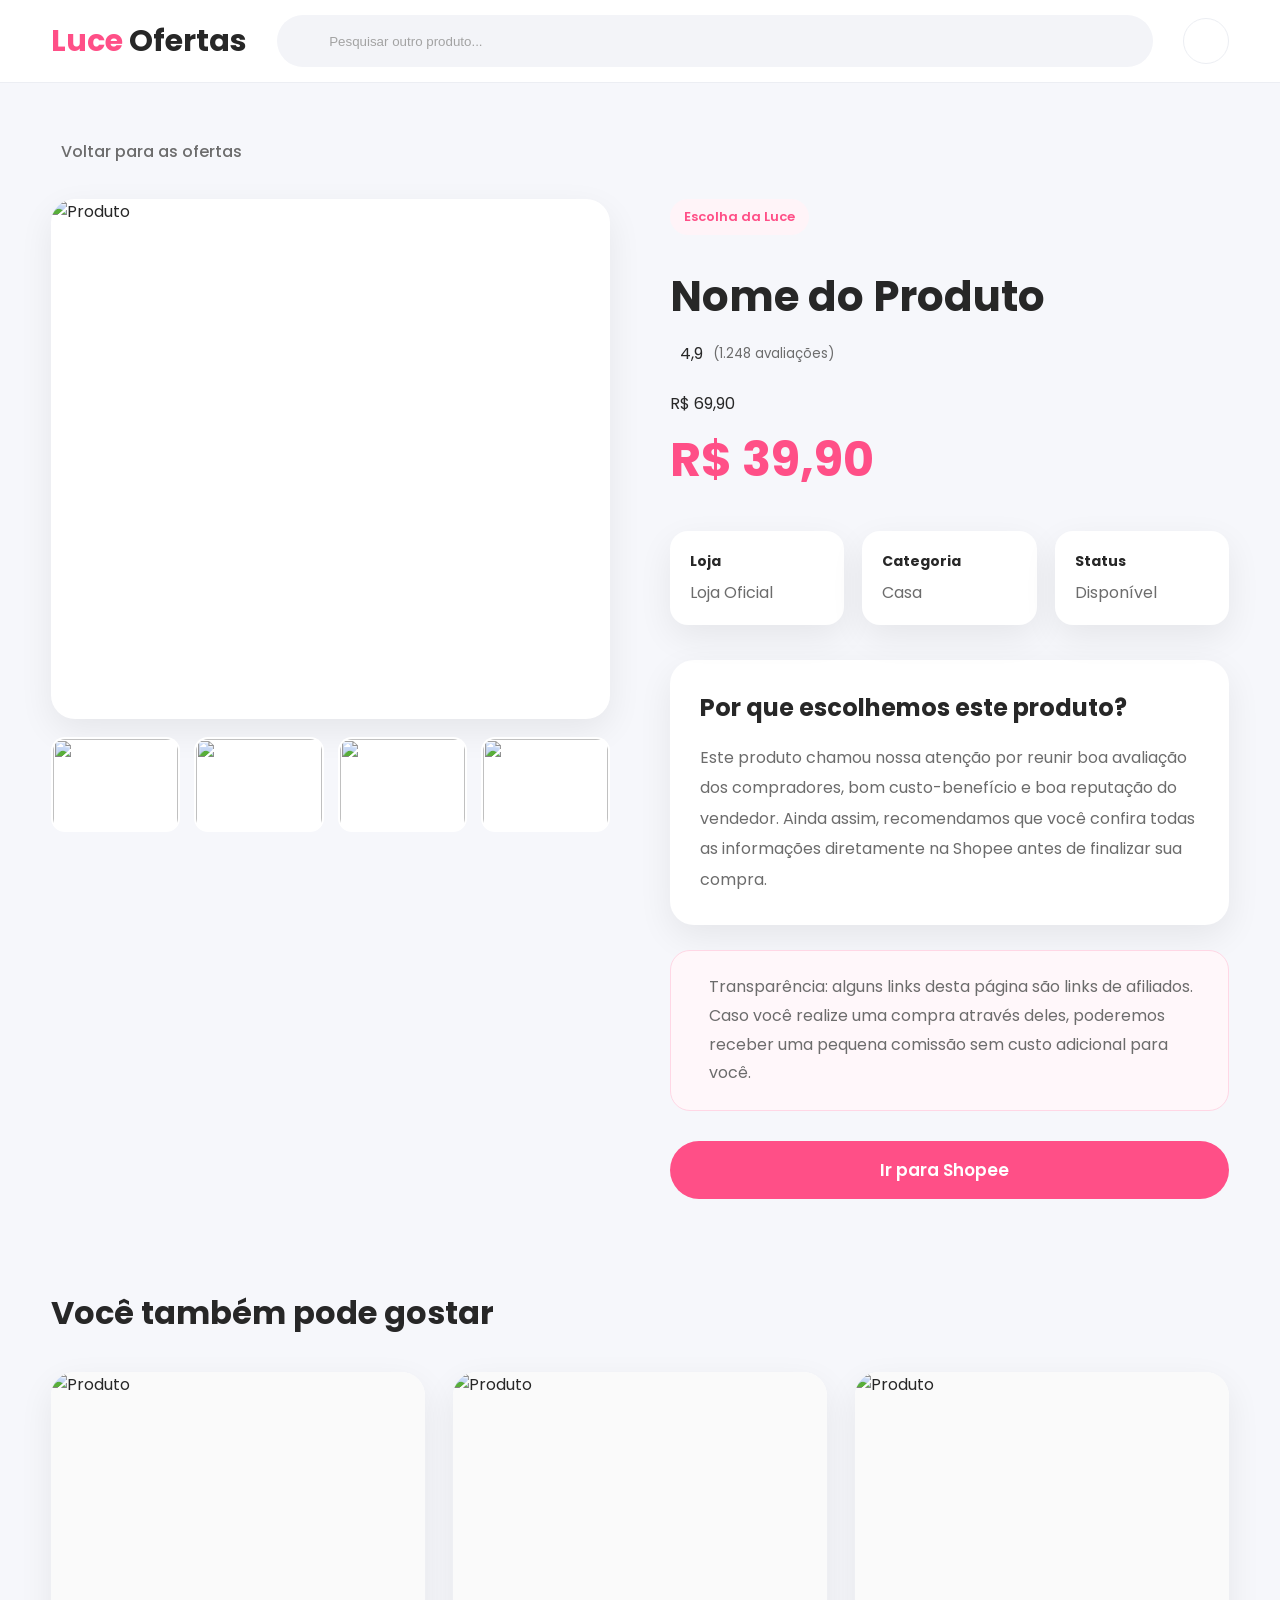
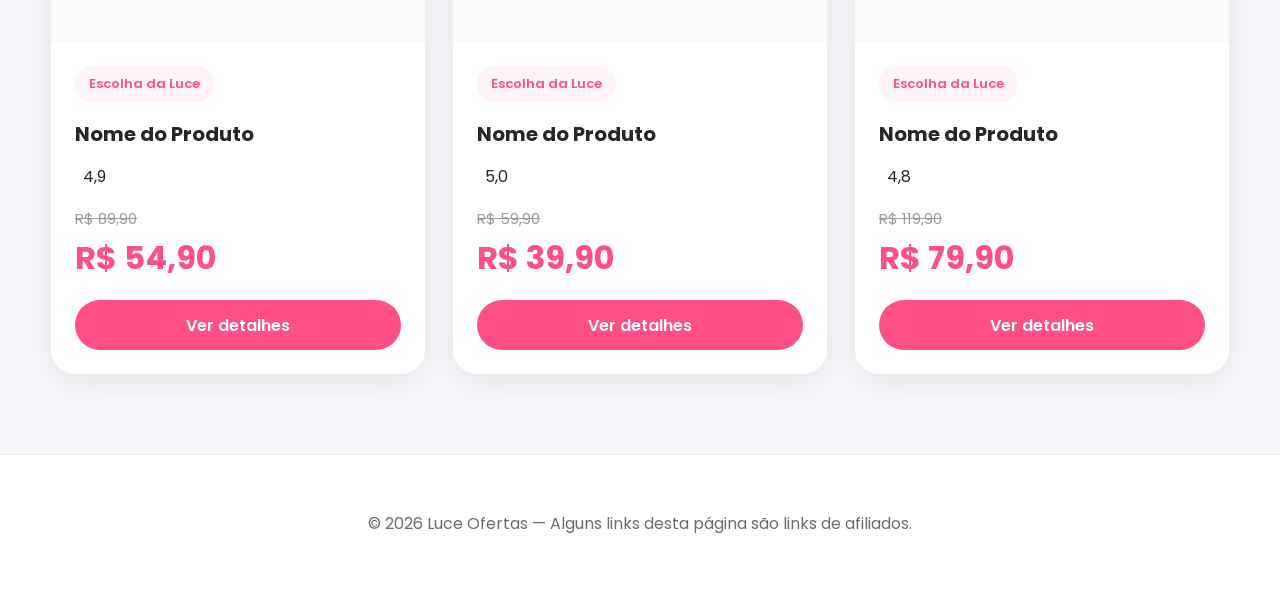
==== produto.html @ ac114f84 "luce 3.0" ====
<!DOCTYPE html>
<html lang="pt-BR">

<head>

    <meta charset="UTF-8">

    <meta name="viewport" content="width=device-width, initial-scale=1.0">

    <title>Produto | Luce Ofertas</title>

    <link rel="stylesheet" href="style.css">

    <link rel="preconnect" href="https://fonts.googleapis.com">

    <link rel="preconnect" href="https://fonts.gstatic.com" crossorigin>

    <link href="https://fonts.googleapis.com/css2?family=Poppins:wght@300;400;500;600;700;800&display=swap" rel="stylesheet">

    <script src="https://unpkg.com/lucide@latest"></script>

</head>

<body>

<header>

    <div class="container header">

        <a href="index.html" class="logo">

            <span class="logo-rosa">Luce</span>

            <span class="logo-preto">Ofertas</span>

        </a>

        <div class="pesquisa">

            <i data-lucide="search"></i>

            <input
                type="text"
                placeholder="Pesquisar outro produto..."
            >

        </div>

        <div class="acoes">

            <button class="botao-icone">

                <i data-lucide="heart"></i>

            </button>

        </div>

    </div>

</header>

<section class="pagina-produto">

    <div class="container">

        <a href="index.html" class="voltar">

            <i data-lucide="arrow-left"></i>

            Voltar para as ofertas

        </a>

        <div class="produto-detalhes">

            <div class="galeria-produto">

                <div class="imagem-principal">

                    <img src="imagens/produto1.jpg" alt="Produto">

                </div>

                <div class="miniaturas">

                    <img src="imagens/produto1.jpg" alt="">

                    <img src="imagens/produto1.jpg" alt="">

                    <img src="imagens/produto1.jpg" alt="">

                    <img src="imagens/produto1.jpg" alt="">

                </div>

            </div>

            <div class="informacoes-produto">

                <span class="selo">

                    Escolha da Luce

                </span>

                <h1>

                    Nome do Produto

                </h1>

                <div class="avaliacao-produto">

                    <i data-lucide="star"></i>

                    <span>4,9</span>

                    <small>(1.248 avaliações)</small>

                </div>

                <div class="precos-produto">

                    <span class="preco-antigo">

                        R$ 69,90

                    </span>

                    <span class="preco-atual">

                        R$ 39,90

                    </span>

                </div>

                <div class="dados-produto">

                    <div>

                        <strong>Loja</strong>

                        <span>Loja Oficial</span>

                    </div>

                    <div>

                        <strong>Categoria</strong>

                        <span>Casa</span>

                    </div>

                    <div>

                        <strong>Status</strong>

                        <span>Disponível</span>

                    </div>

                </div>

                                <div class="motivo-luce">

                    <h2>

                        Por que escolhemos este produto?

                    </h2>

                    <p>

                        Este produto chamou nossa atenção por reunir
                        boa avaliação dos compradores, bom custo-benefício
                        e boa reputação do vendedor. Ainda assim,
                        recomendamos que você confira todas as informações
                        diretamente na Shopee antes de finalizar sua compra.

                    </p>

                </div>

                <div class="transparencia-produto">

                    <i data-lucide="shield-check"></i>

                    <p>

                        Transparência: alguns links desta página são links
                        de afiliados. Caso você realize uma compra através
                        deles, poderemos receber uma pequena comissão sem
                        custo adicional para você.

                    </p>

                </div>

                <a href="#" class="btn-shopee">

                    Ir para Shopee

                    <i data-lucide="arrow-right"></i>

                </a>

            </div>

        </div>

    </div>

</section>

<section class="produtos-relacionados">

    <div class="container">

        <div class="topo-secao">

            <h2>

                Você também pode gostar

            </h2>

        </div>

        <div class="grid-produtos">

            <article class="produto">

                <div class="produto-imagem">

                    <img src="imagens/produto2.jpg" alt="Produto">

                </div>

                <div class="produto-info">

                    <span class="selo">

                        Escolha da Luce

                    </span>

                    <h3>

                        Nome do Produto

                    </h3>

                    <div class="nota">

                        <i data-lucide="star"></i>

                        <span>4,9</span>

                    </div>

                    <div class="precos">

                        <span class="antigo">

                            R$ 89,90

                        </span>

                        <span class="atual">

                            R$ 54,90

                        </span>

                    </div>

                    <a href="#" class="btn-produto">

                        Ver detalhes

                    </a>

                </div>

            </article>

            <article class="produto">

                <div class="produto-imagem">

                    <img src="imagens/produto3.jpg" alt="Produto">

                </div>

                <div class="produto-info">

                    <span class="selo">

                        Escolha da Luce

                    </span>

                    <h3>

                        Nome do Produto

                    </h3>

                    <div class="nota">

                        <i data-lucide="star"></i>

                        <span>5,0</span>

                    </div>

                    <div class="precos">

                        <span class="antigo">

                            R$ 59,90

                        </span>

                        <span class="atual">

                            R$ 39,90

                        </span>

                    </div>

                    <a href="#" class="btn-produto">

                        Ver detalhes

                    </a>

                </div>

            </article>

            <article class="produto">

                <div class="produto-imagem">

                    <img src="imagens/produto4.jpg" alt="Produto">

                </div>

                <div class="produto-info">

                    <span class="selo">

                        Escolha da Luce

                    </span>

                    <h3>

                        Nome do Produto

                    </h3>

                    <div class="nota">

                        <i data-lucide="star"></i>

                        <span>4,8</span>

                    </div>

                    <div class="precos">

                        <span class="antigo">

                            R$ 119,90

                        </span>

                        <span class="atual">

                            R$ 79,90

                        </span>

                    </div>

                    <a href="#" class="btn-produto">

                        Ver detalhes

                    </a>

                </div>

            </article>

        </div>

    </div>

</section>

<footer>

    <div class="container footer">

        <p>

            © 2026 Luce Ofertas — Alguns links desta página são links de afiliados.

        </p>

    </div>

</footer>

<script>

    lucide.createIcons();

</script>

</body>

</html>
---- style.css ----
/* ===================================================
   RESET
=================================================== */

*{
    margin:0;
    padding:0;
    box-sizing:border-box;
}

:root{

    --rosa:#ff4f87;
    --rosa-hover:#ff2d72;
    --rosa-claro:#fff4f8;

    --branco:#ffffff;

    --cinza:#f6f7fb;
    --cinza2:#eceef3;

    --texto:#272727;
    --texto2:#6c6c6c;

    --sombra:0 12px 35px rgba(0,0,0,.07);

    --borda:18px;

}

html{

    scroll-behavior:smooth;

}

body{

    background:var(--cinza);

    color:var(--texto);

    font-family:'Poppins',sans-serif;

}

img{

    width:100%;

    display:block;

}

a{

    text-decoration:none;

}

button{

    font-family:'Poppins',sans-serif;

    cursor:pointer;

}

.container{

    width:min(1220px,92%);

    margin:auto;

}

/* ===================================================
   HEADER
=================================================== */

header{

    background:var(--branco);

    border-bottom:1px solid var(--cinza2);

    position:sticky;

    top:0;

    z-index:999;

}

.header{

    height:82px;

    display:flex;

    align-items:center;

    justify-content:space-between;

    gap:30px;

}

.logo{

    display:flex;

    align-items:center;

    gap:6px;

    font-size:30px;

    font-weight:700;

}

.logo-rosa{

    color:var(--rosa);

}

.logo-preto{

    color:var(--texto);

}

.pesquisa{

    flex:1;

    position:relative;

}

.pesquisa svg{

    position:absolute;

    left:18px;

    top:50%;

    transform:translateY(-50%);

    width:19px;

    height:19px;

    color:#999;

}

.pesquisa input{

    width:100%;

    height:52px;

    border:none;

    outline:none;

    background:#f3f4f8;

    border-radius:50px;

    padding-left:52px;

    padding-right:20px;

    transition:.25s;

}

.pesquisa input:focus{

    background:white;

    box-shadow:0 0 0 3px rgba(255,79,135,.18);

}

.acoes{

    display:flex;

    gap:12px;

}

.botao-icone{

    width:46px;

    height:46px;

    border:none;

    border-radius:50%;

    background:white;

    border:1px solid var(--cinza2);

    display:flex;

    justify-content:center;

    align-items:center;

    transition:.25s;

}

.botao-icone:hover{

    background:var(--rosa);

    color:white;

}

.botao-icone svg{

    width:20px;

    height:20px;

}

/* ===================================================
   TRANSPARÊNCIA
=================================================== */

.transparencia{

    background:white;

    border-bottom:1px solid var(--cinza2);

}

.transparencia-grid{

    display:flex;

    justify-content:center;

    gap:45px;

    padding:18px 0;

    flex-wrap:wrap;

}

.item-transparencia{

    display:flex;

    align-items:center;

    gap:10px;

    color:var(--texto2);

    font-size:14px;

}

.item-transparencia svg{

    width:20px;

    height:20px;

    color:var(--rosa);

}

/* ===================================================
   CATEGORIAS
=================================================== */

.categorias{

    background:white;

}

.categorias-grid{

    display:flex;

    gap:14px;

    overflow:auto;

    padding:22px 0;

}

.categorias-grid::-webkit-scrollbar{

    display:none;

}

.categorias button{

    display:flex;

    align-items:center;

    gap:10px;

    border:none;

    background:#fafafa;

    padding:13px 22px;

    border-radius:999px;

    transition:.25s;

    white-space:nowrap;

    font-size:15px;

}

.categorias button svg{

    width:18px;

    height:18px;

    color:var(--rosa);

}

.categorias button:hover{

    background:var(--rosa);

    color:white;

}

.categorias button:hover svg{

    color:white;

}

/* ===================================================
   BANNER
=================================================== */

.banner{

    padding:70px 0;

}

.banner-grid{

    display:grid;

    grid-template-columns:1.3fr .7fr;

    gap:40px;

    align-items:center;

}

.mini{

    display:inline-block;

    color:var(--rosa);

    font-size:13px;

    font-weight:700;

    letter-spacing:2px;

    margin-bottom:18px;

}

.banner h1{

    font-size:54px;

    line-height:1.15;

    margin-bottom:22px;

}

.banner p{

    font-size:18px;

    color:var(--texto2);

    line-height:1.9;

    max-width:620px;

}

.botoes-banner{

    display:flex;

    gap:15px;

    margin-top:35px;

}

.botao-principal{

    background:var(--rosa);

    color:white;

    padding:16px 28px;

    border-radius:999px;

    font-weight:600;

    transition:.25s;

}

.botao-principal:hover{

    background:var(--rosa-hover);

}

.botao-secundario{

    background:white;

    color:var(--texto);

    border:1px solid var(--cinza2);

    padding:16px 28px;

    border-radius:999px;

    transition:.25s;

}

.botao-secundario:hover{

    border-color:var(--rosa);

    color:var(--rosa);

}

.banner-card{

    background:white;

    border-radius:24px;

    padding:35px;

    box-shadow:var(--sombra);

}

.titulo-card{

    display:flex;

    align-items:center;

    gap:10px;

    color:var(--rosa);

    font-weight:600;

    margin-bottom:18px;

}

.titulo-card svg{

    width:22px;

    height:22px;

}

.banner-card h3{

    font-size:26px;

    line-height:1.35;

    margin-bottom:16px;

}

.banner-card p{

    color:var(--texto2);

    line-height:1.8;

}

/* ===================================================
   ESCOLHA DA LUCE
=================================================== */

.escolha{

    padding:10px 0 70px;

}

.titulo-centro{

    text-align:center;

    margin-bottom:45px;

}

.titulo-centro h2{

    font-size:38px;

    margin-bottom:15px;

}

.titulo-centro p{

    color:var(--texto2);

    max-width:650px;

    margin:auto;

    line-height:1.8;

}

.cards-escolha{

    display:grid;

    grid-template-columns:repeat(4,1fr);

    gap:22px;

}

.card-escolha{

    background:white;

    border-radius:22px;

    padding:35px;

    text-align:center;

    box-shadow:var(--sombra);

    transition:.25s;

}

.card-escolha:hover{

    transform:translateY(-8px);

}

.card-escolha svg{

    width:42px;

    height:42px;

    color:var(--rosa);

    margin-bottom:18px;

}

.card-escolha h3{

    margin-bottom:12px;

}

.card-escolha p{

    color:var(--texto2);

    line-height:1.7;

}

/* ===================================================
   PRODUTOS
=================================================== */

.produtos{

    padding-bottom:80px;

}

.topo-secao{

    display:flex;

    justify-content:space-between;

    align-items:center;

    margin-bottom:30px;

}

.topo-secao h2{

    font-size:34px;

}

.topo-secao a{

    color:var(--rosa);

    font-weight:600;

}

.grid-produtos{

    display:grid;

    grid-template-columns:repeat(3,1fr);

    gap:28px;

}

.produto{

    background:white;

    border-radius:24px;

    overflow:hidden;

    box-shadow:var(--sombra);

    transition:.30s;

}

.produto:hover{

    transform:translateY(-8px);

}

.produto-imagem{

    position:relative;

    background:#fafafa;

}

.produto-imagem img{

    height:270px;

    object-fit:cover;

}

.favorito{

    position:absolute;

    top:16px;

    right:16px;

    width:44px;

    height:44px;

    border:none;

    border-radius:50%;

    background:white;

    display:flex;

    justify-content:center;

    align-items:center;

    box-shadow:0 10px 25px rgba(0,0,0,.08);

}

.favorito svg{

    width:18px;

    height:18px;

    color:var(--rosa);

}

.produto-info{

    padding:24px;

}

.selo{

    display:inline-block;

    padding:8px 14px;

    border-radius:999px;

    background:var(--rosa-claro);

    color:var(--rosa);

    font-size:13px;

    font-weight:600;

    margin-bottom:18px;

}

.produto-info h3{

    font-size:20px;

    line-height:1.4;

    margin-bottom:16px;

}

.nota{

    display:flex;

    align-items:center;

    gap:8px;

    margin-bottom:18px;

}

.nota svg{

    width:18px;

    height:18px;

    color:#ffb400;

    fill:#ffb400;

}

.precos{

    display:flex;

    flex-direction:column;

    gap:4px;

    margin-bottom:18px;

}

.antigo{

    text-decoration:line-through;

    color:#9b9b9b;

    font-size:15px;

}

.atual{

    font-size:32px;

    font-weight:700;

    color:var(--rosa);

}

.loja{

    display:block;

    color:var(--texto2);

    margin-bottom:22px;

}

.btn-produto{

    display:flex;

    justify-content:center;

    align-items:center;

    height:50px;

    background:var(--rosa);

    color:white;

    border-radius:999px;

    font-weight:600;

    transition:.25s;

}

.btn-produto:hover{

    background:var(--rosa-hover);

}

/* ===================================================
   FOOTER
=================================================== */

footer{

    background:white;

    border-top:1px solid var(--cinza2);

}

.footer{

    padding:45px 0;

    text-align:center;

}

.footer p{

    color:var(--texto2);

    line-height:1.8;

    max-width:760px;

    margin:10px auto;

}

/* ===================================================
   RESPONSIVO
=================================================== */

@media(max-width:1000px){

    .banner-grid{

        grid-template-columns:1fr;

    }

    .cards-escolha{

        grid-template-columns:repeat(2,1fr);

    }

    .grid-produtos{

        grid-template-columns:repeat(2,1fr);

    }

}

@media(max-width:768px){

    .header{

        flex-wrap:wrap;

        height:auto;

        padding:20px 0;

    }

    .logo{

        width:100%;

        justify-content:center;

    }

    .pesquisa{

        width:100%;

    }

    .banner h1{

        font-size:38px;

    }

    .botoes-banner{

        flex-direction:column;

    }

    .cards-escolha{

        grid-template-columns:1fr;

    }

    .grid-produtos{

        grid-template-columns:1fr;

    }

}

/* ===================================================
   PÁGINA DO PRODUTO
=================================================== */

.pagina-produto{

    padding:50px 0 70px;

}

.voltar{

    display:inline-flex;

    align-items:center;

    gap:10px;

    color:var(--texto2);

    margin-bottom:35px;

    font-weight:500;

    transition:.25s;

}

.voltar:hover{

    color:var(--rosa);

}

.voltar svg{

    width:18px;

    height:18px;

}

.produto-detalhes{

    display:grid;

    grid-template-columns:1fr 1fr;

    gap:60px;

    align-items:flex-start;

}

.galeria-produto{

    position:sticky;

    top:120px;

}

.imagem-principal{

    background:white;

    border-radius:24px;

    overflow:hidden;

    box-shadow:var(--sombra);

}

.imagem-principal img{

    width:100%;

    height:520px;

    object-fit:cover;

}

.miniaturas{

    display:grid;

    grid-template-columns:repeat(4,1fr);

    gap:14px;

    margin-top:18px;

}

.miniaturas img{

    background:white;

    border-radius:14px;

    cursor:pointer;

    border:2px solid transparent;

    transition:.25s;

    height:95px;

    object-fit:cover;

}

.miniaturas img:hover{

    border-color:var(--rosa);

}

.informacoes-produto h1{

    font-size:42px;

    line-height:1.25;

    margin:18px 0;

}

.avaliacao-produto{

    display:flex;

    align-items:center;

    gap:10px;

    margin-bottom:25px;

}

.avaliacao-produto svg{

    width:20px;

    height:20px;

    color:#ffb400;

    fill:#ffb400;

}

.avaliacao-produto small{

    color:var(--texto2);

}

.precos-produto{

    display:flex;

    flex-direction:column;

    gap:8px;

    margin-bottom:35px;

}

.preco-atual{

    font-size:48px;

    font-weight:700;

    color:var(--rosa);

}

.dados-produto{

    display:grid;

    grid-template-columns:repeat(3,1fr);

    gap:18px;

    margin-bottom:35px;

}

.dados-produto div{

    background:white;

    border-radius:18px;

    padding:20px;

    box-shadow:var(--sombra);

}

.dados-produto strong{

    display:block;

    margin-bottom:8px;

    font-size:14px;

}

.dados-produto span{

    color:var(--texto2);

}

.motivo-luce{

    background:white;

    border-radius:24px;

    padding:30px;

    margin-bottom:25px;

    box-shadow:var(--sombra);

}

.motivo-luce h2{

    margin-bottom:18px;

    font-size:24px;

}

.motivo-luce p{

    color:var(--texto2);

    line-height:1.9;

}

.transparencia-produto{

    display:flex;

    gap:16px;

    align-items:flex-start;

    background:#fff7fa;

    border:1px solid #ffd7e5;

    border-radius:20px;

    padding:22px;

    margin-bottom:30px;

}

.transparencia-produto svg{

    width:24px;

    height:24px;

    color:var(--rosa);

    flex-shrink:0;

}

.transparencia-produto p{

    color:var(--texto2);

    line-height:1.8;

}

.btn-shopee{

    width:100%;

    height:58px;

    background:var(--rosa);

    color:white;

    border-radius:999px;

    display:flex;

    justify-content:center;

    align-items:center;

    gap:10px;

    font-size:17px;

    font-weight:600;

    transition:.25s;

}

.btn-shopee:hover{

    background:var(--rosa-hover);

}

.btn-shopee svg{

    width:18px;

    height:18px;

}

/* ===================================================
   PRODUTOS RELACIONADOS
=================================================== */

.produtos-relacionados{

    padding:20px 0 80px;

}

.produtos-relacionados .topo-secao{

    margin-bottom:35px;

}

.produtos-relacionados .topo-secao h2{

    font-size:32px;

}

/* ===================================================
   EFEITOS
=================================================== */

.produto{

    transition:.30s ease;

}

.produto:hover{

    transform:translateY(-8px);

    box-shadow:0 20px 45px rgba(0,0,0,.10);

}

.produto:hover .produto-imagem img{

    transform:scale(1.04);

}

.produto-imagem{

    overflow:hidden;

}

.produto-imagem img{

    transition:.35s;

}

.btn-produto,
.btn-shopee{

    transition:.25s;

}

.btn-produto:hover,
.btn-shopee:hover{

    transform:translateY(-2px);

}

/* ===================================================
   RESPONSIVO PRODUTO
=================================================== */

@media(max-width:1100px){

    .produto-detalhes{

        grid-template-columns:1fr;

        gap:40px;

    }

    .galeria-produto{

        position:static;

    }

}

@media(max-width:768px){

    .imagem-principal img{

        height:360px;

    }

    .informacoes-produto h1{

        font-size:32px;

    }

    .preco-atual{

        font-size:38px;

    }

    .dados-produto{

        grid-template-columns:1fr;

    }

    .miniaturas{

        grid-template-columns:repeat(4,1fr);

    }

}

@media(max-width:500px){

    .pagina-produto{

        padding:35px 0 60px;

    }

    .imagem-principal img{

        height:300px;

    }

    .miniaturas{

        gap:10px;

    }

    .miniaturas img{

        height:70px;

    }

    .informacoes-produto h1{

        font-size:28px;

    }

    .motivo-luce{

        padding:22px;

    }

    .transparencia-produto{

        flex-direction:column;

    }

}

/* ===================================================
   MELHORIAS VISUAIS
=================================================== */

::selection{

    background:var(--rosa);

    color:white;

}

html{

    scroll-behavior:smooth;

}

body{

    -webkit-font-smoothing:antialiased;

    text-rendering:optimizeLegibility;

}

button,
a{

    transition:.25s ease;

}

button:active,
a:active{

    transform:scale(.98);

}

input{

    transition:.25s;

}

input::placeholder{

    color:#a3a3a3;

}

input:focus{

    outline:none;

}

/* ===================================================
   FIM DO CSS
=================================================== */
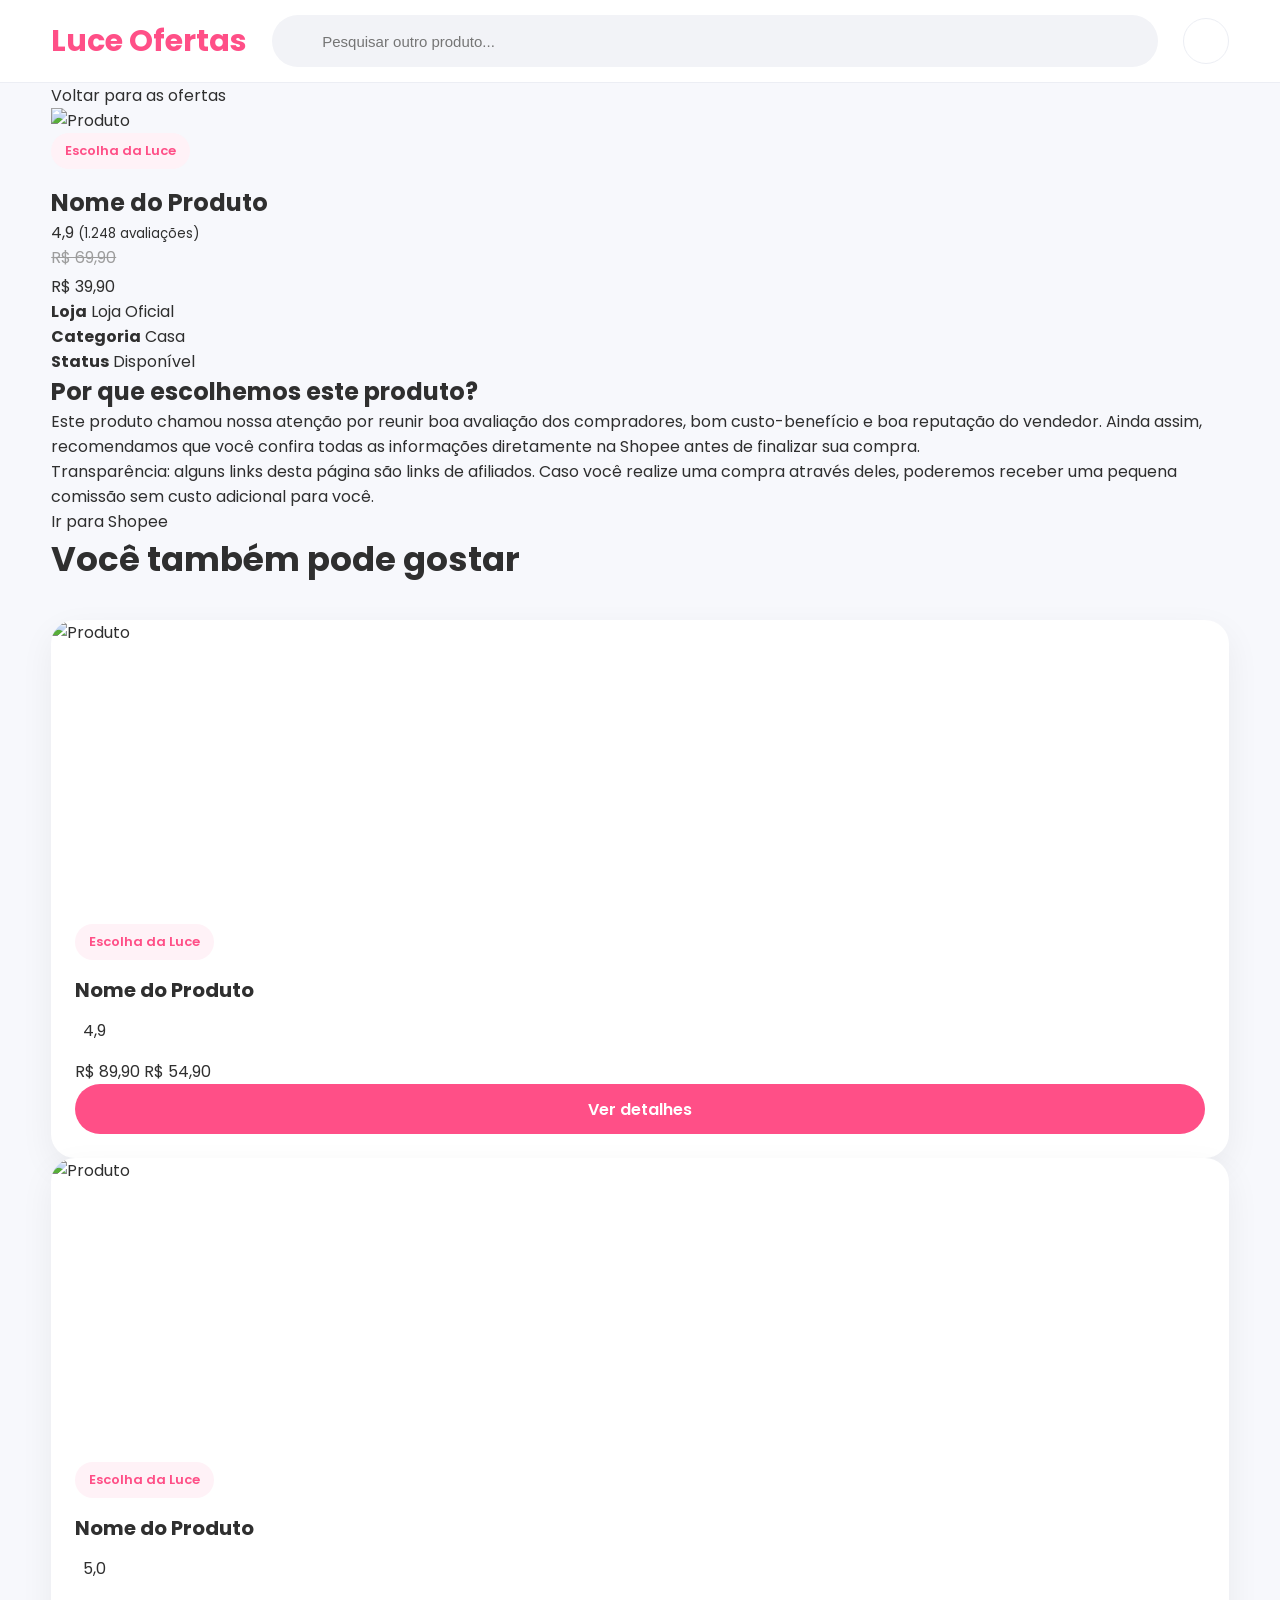
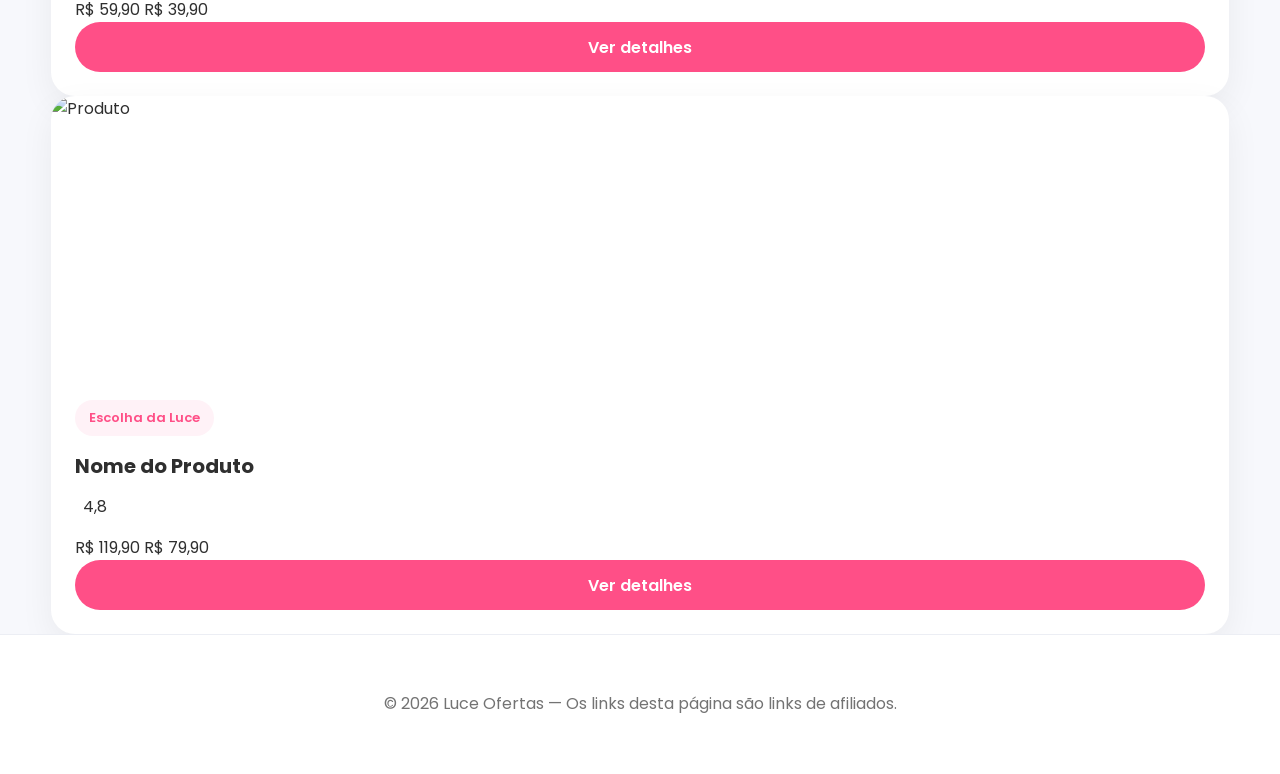
==== commit 0d613e27: "Nova estrutura do site" ====
--- a/produto.html
+++ b/produto.html
@@ -411,7 +411,7 @@
 
         <p>
 
-            © 2026 Luce Ofertas — Alguns links desta página são links de afiliados.
+            © 2026 Luce Ofertas — Os links desta página são links de afiliados.
 
         </p>
 
@@ -427,4 +427,5 @@
 
 </body>
 
-</html>+</html>
+<!-- teste -->
--- a/style.css
+++ b/style.css
@@ -1,1559 +1,707 @@
-/* ===================================================
-   RESET
-=================================================== */
+/* =========================================================
+   LUCE OFERTAS
+========================================================= */
 
 *{
-    margin:0;
-    padding:0;
-    box-sizing:border-box;
+margin:0;
+padding:0;
+box-sizing:border-box;
 }
 
 :root{
 
-    --rosa:#ff4f87;
-    --rosa-hover:#ff2d72;
-    --rosa-claro:#fff4f8;
-
-    --branco:#ffffff;
-
-    --cinza:#f6f7fb;
-    --cinza2:#eceef3;
-
-    --texto:#272727;
-    --texto2:#6c6c6c;
-
-    --sombra:0 12px 35px rgba(0,0,0,.07);
-
-    --borda:18px;
+--rosa:#ff4f87;
+--rosa-hover:#ff2f72;
+--rosa-claro:#fff2f7;
+
+--branco:#ffffff;
+
+--cinza:#f7f8fc;
+--cinza-borda:#eceef4;
+
+--texto:#2f2f2f;
+--texto-claro:#737373;
+
+--sombra:0 12px 35px rgba(0,0,0,.06);
 
 }
 
 html{
 
-    scroll-behavior:smooth;
+scroll-behavior:smooth;
 
 }
 
 body{
 
-    background:var(--cinza);
-
-    color:var(--texto);
-
-    font-family:'Poppins',sans-serif;
+font-family:'Poppins',sans-serif;
+background:var(--cinza);
+color:var(--texto);
 
 }
 
 img{
 
-    width:100%;
-
-    display:block;
+display:block;
+width:100%;
 
 }
 
 a{
 
-    text-decoration:none;
+text-decoration:none;
+color:inherit;
 
 }
 
 button{
 
-    font-family:'Poppins',sans-serif;
-
-    cursor:pointer;
+font-family:'Poppins',sans-serif;
+cursor:pointer;
 
 }
 
 .container{
 
-    width:min(1220px,92%);
-
-    margin:auto;
-
-}
-
-/* ===================================================
-   HEADER
-=================================================== */
+width:min(1220px,92%);
+margin:auto;
+
+}
+
+/* ================= HEADER ================= */
 
 header{
 
-    background:var(--branco);
-
-    border-bottom:1px solid var(--cinza2);
-
-    position:sticky;
-
-    top:0;
-
-    z-index:999;
+background:var(--branco);
+border-bottom:1px solid var(--cinza-borda);
+position:sticky;
+top:0;
+z-index:1000;
 
 }
 
 .header{
 
-    height:82px;
-
-    display:flex;
-
-    align-items:center;
-
-    justify-content:space-between;
-
-    gap:30px;
+height:82px;
+display:flex;
+align-items:center;
+justify-content:space-between;
+gap:25px;
 
 }
 
 .logo{
 
-    display:flex;
-
-    align-items:center;
-
-    gap:6px;
-
-    font-size:30px;
-
-    font-weight:700;
-
-}
-
-.logo-rosa{
-
-    color:var(--rosa);
-
-}
-
-.logo-preto{
-
-    color:var(--texto);
+font-size:30px;
+font-weight:700;
+
+}
+
+.logo span{
+
+color:var(--rosa);
 
 }
 
 .pesquisa{
 
-    flex:1;
-
-    position:relative;
+flex:1;
+position:relative;
 
 }
 
 .pesquisa svg{
 
-    position:absolute;
-
-    left:18px;
-
-    top:50%;
-
-    transform:translateY(-50%);
-
-    width:19px;
-
-    height:19px;
-
-    color:#999;
+position:absolute;
+left:18px;
+top:50%;
+transform:translateY(-50%);
+width:18px;
+height:18px;
+color:#999;
 
 }
 
 .pesquisa input{
 
-    width:100%;
-
-    height:52px;
-
-    border:none;
-
-    outline:none;
-
-    background:#f3f4f8;
-
-    border-radius:50px;
-
-    padding-left:52px;
-
-    padding-right:20px;
-
-    transition:.25s;
+width:100%;
+height:52px;
+padding-left:50px;
+padding-right:18px;
+border:none;
+outline:none;
+border-radius:999px;
+background:#f2f3f7;
+font-size:15px;
 
 }
 
 .pesquisa input:focus{
 
-    background:white;
-
-    box-shadow:0 0 0 3px rgba(255,79,135,.18);
+background:white;
+box-shadow:0 0 0 3px rgba(255,79,135,.18);
 
 }
 
 .acoes{
 
-    display:flex;
-
-    gap:12px;
-
-}
-
-.botao-icone{
-
-    width:46px;
-
-    height:46px;
-
-    border:none;
-
-    border-radius:50%;
-
-    background:white;
-
-    border:1px solid var(--cinza2);
-
-    display:flex;
-
-    justify-content:center;
-
-    align-items:center;
-
-    transition:.25s;
-
-}
-
-.botao-icone:hover{
-
-    background:var(--rosa);
-
-    color:white;
-
-}
-
-.botao-icone svg{
-
-    width:20px;
-
-    height:20px;
-
-}
-
-/* ===================================================
-   TRANSPARÊNCIA
-=================================================== */
-
-.transparencia{
-
-    background:white;
-
-    border-bottom:1px solid var(--cinza2);
-
-}
-
-.transparencia-grid{
-
-    display:flex;
-
-    justify-content:center;
-
-    gap:45px;
-
-    padding:18px 0;
-
-    flex-wrap:wrap;
-
-}
-
-.item-transparencia{
-
-    display:flex;
-
-    align-items:center;
-
-    gap:10px;
-
-    color:var(--texto2);
-
-    font-size:14px;
-
-}
-
-.item-transparencia svg{
-
-    width:20px;
-
-    height:20px;
-
-    color:var(--rosa);
-
-}
-
-/* ===================================================
-   CATEGORIAS
-=================================================== */
+display:flex;
+gap:10px;
+
+}
+
+.acoes button{
+
+width:46px;
+height:46px;
+border:none;
+border-radius:50%;
+background:white;
+border:1px solid var(--cinza-borda);
+display:flex;
+align-items:center;
+justify-content:center;
+transition:.25s;
+
+}
+
+.acoes button:hover{
+
+background:var(--rosa);
+color:white;
+
+}
+
+/* ================= BARRA ================= */
+
+.barra-info{
+
+background:white;
+border-bottom:1px solid var(--cinza-borda);
+
+}
+
+.barra-info .container{
+
+display:flex;
+justify-content:center;
+gap:45px;
+padding:18px 0;
+flex-wrap:wrap;
+
+}
+
+.barra-info div{
+
+display:flex;
+align-items:center;
+gap:10px;
+font-size:14px;
+color:var(--texto-claro);
+
+}
+
+.barra-info svg{
+
+width:20px;
+height:20px;
+color:var(--rosa);
+
+}
+
+/* ================= CATEGORIAS ================= */
 
 .categorias{
 
-    background:white;
-
-}
-
-.categorias-grid{
-
-    display:flex;
-
-    gap:14px;
-
-    overflow:auto;
-
-    padding:22px 0;
-
-}
-
-.categorias-grid::-webkit-scrollbar{
-
-    display:none;
+background:white;
+
+}
+
+.categorias .container{
+
+display:flex;
+gap:14px;
+padding:20px 0;
+overflow:auto;
+
+}
+
+.categorias .container::-webkit-scrollbar{
+
+display:none;
 
 }
 
 .categorias button{
 
-    display:flex;
-
-    align-items:center;
-
-    gap:10px;
-
-    border:none;
-
-    background:#fafafa;
-
-    padding:13px 22px;
-
-    border-radius:999px;
-
-    transition:.25s;
-
-    white-space:nowrap;
-
-    font-size:15px;
-
-}
-
-.categorias button svg{
-
-    width:18px;
-
-    height:18px;
-
-    color:var(--rosa);
+display:flex;
+align-items:center;
+gap:10px;
+padding:13px 22px;
+border:none;
+border-radius:999px;
+background:#fafafa;
+white-space:nowrap;
+transition:.25s;
 
 }
 
 .categorias button:hover{
 
-    background:var(--rosa);
-
-    color:white;
+background:var(--rosa);
+color:white;
+
+}
+
+.categorias svg{
+
+width:18px;
+height:18px;
+color:var(--rosa);
 
 }
 
 .categorias button:hover svg{
 
-    color:white;
-
-}
-
-/* ===================================================
-   BANNER
-=================================================== */
-
-.banner{
-
-    padding:70px 0;
-
-}
-
-.banner-grid{
-
-    display:grid;
-
-    grid-template-columns:1.3fr .7fr;
-
-    gap:40px;
-
-    align-items:center;
-
-}
-
-.mini{
-
-    display:inline-block;
-
-    color:var(--rosa);
-
-    font-size:13px;
-
-    font-weight:700;
-
-    letter-spacing:2px;
-
-    margin-bottom:18px;
-
-}
-
-.banner h1{
-
-    font-size:54px;
-
-    line-height:1.15;
-
-    margin-bottom:22px;
-
-}
-
-.banner p{
-
-    font-size:18px;
-
-    color:var(--texto2);
-
-    line-height:1.9;
-
-    max-width:620px;
-
-}
-
-.botoes-banner{
-
-    display:flex;
-
-    gap:15px;
-
-    margin-top:35px;
-
-}
-
-.botao-principal{
-
-    background:var(--rosa);
-
-    color:white;
-
-    padding:16px 28px;
-
-    border-radius:999px;
-
-    font-weight:600;
-
-    transition:.25s;
-
-}
-
-.botao-principal:hover{
-
-    background:var(--rosa-hover);
-
-}
-
-.botao-secundario{
-
-    background:white;
-
-    color:var(--texto);
-
-    border:1px solid var(--cinza2);
-
-    padding:16px 28px;
-
-    border-radius:999px;
-
-    transition:.25s;
-
-}
-
-.botao-secundario:hover{
-
-    border-color:var(--rosa);
-
-    color:var(--rosa);
-
-}
-
-.banner-card{
-
-    background:white;
-
-    border-radius:24px;
-
-    padding:35px;
-
-    box-shadow:var(--sombra);
-
-}
-
-.titulo-card{
-
-    display:flex;
-
-    align-items:center;
-
-    gap:10px;
-
-    color:var(--rosa);
-
-    font-weight:600;
-
-    margin-bottom:18px;
-
-}
-
-.titulo-card svg{
-
-    width:22px;
-
-    height:22px;
-
-}
-
-.banner-card h3{
-
-    font-size:26px;
-
-    line-height:1.35;
-
-    margin-bottom:16px;
-
-}
-
-.banner-card p{
-
-    color:var(--texto2);
-
-    line-height:1.8;
-
-}
-
-/* ===================================================
-   ESCOLHA DA LUCE
-=================================================== */
+color:white;
+
+}
+
+/* ================= HERO ================= */
+
+.hero{
+
+padding:70px 0;
+
+}
+
+.hero-grid{
+
+display:grid;
+grid-template-columns:1.3fr .7fr;
+gap:45px;
+align-items:center;
+
+}
+
+.subtitulo{
+
+display:inline-block;
+font-size:13px;
+font-weight:700;
+letter-spacing:2px;
+color:var(--rosa);
+margin-bottom:18px;
+
+}
+
+.hero h1{
+
+font-size:54px;
+line-height:1.15;
+margin-bottom:22px;
+
+}
+
+.hero p{
+
+font-size:18px;
+line-height:1.9;
+color:var(--texto-claro);
+max-width:620px;
+
+}
+
+.hero-botoes{
+
+display:flex;
+gap:15px;
+margin-top:35px;
+
+}
+
+.btn-rosa{
+
+display:inline-flex;
+align-items:center;
+justify-content:center;
+padding:16px 30px;
+background:var(--rosa);
+color:white;
+border-radius:999px;
+font-weight:600;
+transition:.25s;
+
+}
+
+.btn-rosa:hover{
+
+background:var(--rosa-hover);
+
+}
+
+.btn-branco{
+
+display:inline-flex;
+align-items:center;
+justify-content:center;
+padding:16px 30px;
+background:white;
+border:1px solid var(--cinza-borda);
+border-radius:999px;
+font-weight:600;
+transition:.25s;
+
+}
+
+.btn-branco:hover{
+
+border-color:var(--rosa);
+color:var(--rosa);
+
+}
+
+.card-luce{
+
+background:white;
+padding:35px;
+border-radius:24px;
+box-shadow:var(--sombra);
+
+}
+
+.card-luce span{
+
+display:inline-block;
+padding:8px 14px;
+border-radius:999px;
+background:var(--rosa-claro);
+color:var(--rosa);
+font-size:13px;
+font-weight:600;
+margin-bottom:18px;
+
+}
+
+.card-luce h2{
+
+font-size:28px;
+line-height:1.3;
+margin-bottom:18px;
+
+}
+
+.card-luce p{
+
+line-height:1.8;
+color:var(--texto-claro);
+
+}
+
+/* ================= ESCOLHA ================= */
 
 .escolha{
 
-    padding:10px 0 70px;
-
-}
-
-.titulo-centro{
-
-    text-align:center;
-
-    margin-bottom:45px;
-
-}
-
-.titulo-centro h2{
-
-    font-size:38px;
-
-    margin-bottom:15px;
-
-}
-
-.titulo-centro p{
-
-    color:var(--texto2);
-
-    max-width:650px;
-
-    margin:auto;
-
-    line-height:1.8;
+padding:20px 0 70px;
+
+}
+
+.escolha h2{
+
+text-align:center;
+font-size:38px;
+margin-bottom:15px;
+
+}
+
+.descricao{
+
+max-width:700px;
+margin:0 auto 45px;
+text-align:center;
+line-height:1.8;
+color:var(--texto-claro);
 
 }
 
 .cards-escolha{
 
-    display:grid;
-
-    grid-template-columns:repeat(4,1fr);
-
-    gap:22px;
+display:grid;
+grid-template-columns:repeat(4,1fr);
+gap:22px;
 
 }
 
 .card-escolha{
 
-    background:white;
-
-    border-radius:22px;
-
-    padding:35px;
-
-    text-align:center;
-
-    box-shadow:var(--sombra);
-
-    transition:.25s;
+background:white;
+padding:35px;
+border-radius:22px;
+box-shadow:var(--sombra);
+text-align:center;
+transition:.25s;
 
 }
 
 .card-escolha:hover{
 
-    transform:translateY(-8px);
-
-}
-
-.card-escolha svg{
-
-    width:42px;
-
-    height:42px;
-
-    color:var(--rosa);
-
-    margin-bottom:18px;
-
-}
-
-.card-escolha h3{
-
-    margin-bottom:12px;
-
-}
-
-.card-escolha p{
-
-    color:var(--texto2);
-
-    line-height:1.7;
-
-}
-
-/* ===================================================
-   PRODUTOS
-=================================================== */
+transform:translateY(-8px);
+
+}
+
+.icone{
+
+width:70px;
+height:70px;
+margin:auto;
+margin-bottom:22px;
+border-radius:50%;
+background:var(--rosa-claro);
+display:flex;
+align-items:center;
+justify-content:center;
+
+}
+
+.icone svg{
+
+width:32px;
+height:32px;
+color:var(--rosa);
+
+}
+
+/* ================= PRODUTOS ================= */
 
 .produtos{
 
-    padding-bottom:80px;
+padding-bottom:80px;
 
 }
 
 .topo-secao{
 
-    display:flex;
-
-    justify-content:space-between;
-
-    align-items:center;
-
-    margin-bottom:30px;
+display:flex;
+justify-content:space-between;
+align-items:center;
+margin-bottom:35px;
 
 }
 
 .topo-secao h2{
 
-    font-size:34px;
+font-size:34px;
 
 }
 
 .topo-secao a{
 
-    color:var(--rosa);
-
-    font-weight:600;
-
-}
-
-.grid-produtos{
-
-    display:grid;
-
-    grid-template-columns:repeat(3,1fr);
-
-    gap:28px;
+color:var(--rosa);
+font-weight:600;
+
+}
+
+.grade-produtos{
+
+display:grid;
+grid-template-columns:repeat(3,1fr);
+gap:28px;
 
 }
 
 .produto{
 
-    background:white;
-
-    border-radius:24px;
-
-    overflow:hidden;
-
-    box-shadow:var(--sombra);
-
-    transition:.30s;
+background:white;
+border-radius:24px;
+overflow:hidden;
+box-shadow:var(--sombra);
+transition:.25s;
 
 }
 
 .produto:hover{
 
-    transform:translateY(-8px);
-
-}
-
-.produto-imagem{
-
-    position:relative;
-
-    background:#fafafa;
-
-}
-
-.produto-imagem img{
-
-    height:270px;
-
-    object-fit:cover;
-
-}
-
-.favorito{
-
-    position:absolute;
-
-    top:16px;
-
-    right:16px;
-
-    width:44px;
-
-    height:44px;
-
-    border:none;
-
-    border-radius:50%;
-
-    background:white;
-
-    display:flex;
-
-    justify-content:center;
-
-    align-items:center;
-
-    box-shadow:0 10px 25px rgba(0,0,0,.08);
-
-}
-
-.favorito svg{
-
-    width:18px;
-
-    height:18px;
-
-    color:var(--rosa);
+transform:translateY(-8px);
+
+}
+
+.produto img{
+
+height:280px;
+object-fit:cover;
 
 }
 
 .produto-info{
 
-    padding:24px;
+padding:24px;
 
 }
 
 .selo{
 
-    display:inline-block;
-
-    padding:8px 14px;
-
-    border-radius:999px;
-
-    background:var(--rosa-claro);
-
-    color:var(--rosa);
-
-    font-size:13px;
-
-    font-weight:600;
-
-    margin-bottom:18px;
+display:inline-block;
+padding:8px 14px;
+border-radius:999px;
+background:var(--rosa-claro);
+color:var(--rosa);
+font-size:13px;
+font-weight:600;
+margin-bottom:16px;
 
 }
 
 .produto-info h3{
 
-    font-size:20px;
-
-    line-height:1.4;
-
-    margin-bottom:16px;
+font-size:20px;
+line-height:1.4;
+margin-bottom:14px;
 
 }
 
 .nota{
 
-    display:flex;
-
-    align-items:center;
-
-    gap:8px;
-
-    margin-bottom:18px;
-
-}
-
-.nota svg{
-
-    width:18px;
-
-    height:18px;
-
-    color:#ffb400;
-
-    fill:#ffb400;
-
-}
-
-.precos{
-
-    display:flex;
-
-    flex-direction:column;
-
-    gap:4px;
-
-    margin-bottom:18px;
-
-}
-
-.antigo{
-
-    text-decoration:line-through;
-
-    color:#9b9b9b;
-
-    font-size:15px;
-
-}
-
-.atual{
-
-    font-size:32px;
-
-    font-weight:700;
-
-    color:var(--rosa);
+display:flex;
+align-items:center;
+gap:8px;
+margin-bottom:16px;
+
+}
+
+.preco-antigo{
+
+display:block;
+text-decoration:line-through;
+color:#9d9d9d;
+margin-bottom:4px;
+
+}
+
+.preco{
+
+font-size:32px;
+font-weight:700;
+color:var(--rosa);
+margin-bottom:18px;
 
 }
 
 .loja{
 
-    display:block;
-
-    color:var(--texto2);
-
-    margin-bottom:22px;
+display:block;
+margin-bottom:22px;
+color:var(--texto-claro);
 
 }
 
 .btn-produto{
 
-    display:flex;
-
-    justify-content:center;
-
-    align-items:center;
-
-    height:50px;
-
-    background:var(--rosa);
-
-    color:white;
-
-    border-radius:999px;
-
-    font-weight:600;
-
-    transition:.25s;
+display:flex;
+align-items:center;
+justify-content:center;
+height:50px;
+background:var(--rosa);
+color:white;
+border-radius:999px;
+font-weight:600;
+transition:.25s;
 
 }
 
 .btn-produto:hover{
 
-    background:var(--rosa-hover);
-
-}
-
-/* ===================================================
-   FOOTER
-=================================================== */
+background:var(--rosa-hover);
+
+}
+
+/* ================= FOOTER ================= */
 
 footer{
 
-    background:white;
-
-    border-top:1px solid var(--cinza2);
+background:white;
+border-top:1px solid var(--cinza-borda);
 
 }
 
 .footer{
 
-    padding:45px 0;
-
-    text-align:center;
+padding:45px 0;
+text-align:center;
 
 }
 
 .footer p{
 
-    color:var(--texto2);
-
-    line-height:1.8;
-
-    max-width:760px;
-
-    margin:10px auto;
-
-}
-
-/* ===================================================
-   RESPONSIVO
-=================================================== */
+max-width:760px;
+margin:10px auto;
+line-height:1.8;
+color:var(--texto-claro);
+
+}
+
+/* ================= RESPONSIVO ================= */
 
 @media(max-width:1000px){
 
-    .banner-grid{
-
-        grid-template-columns:1fr;
-
-    }
-
-    .cards-escolha{
-
-        grid-template-columns:repeat(2,1fr);
-
-    }
-
-    .grid-produtos{
-
-        grid-template-columns:repeat(2,1fr);
-
-    }
+.hero-grid{
+
+grid-template-columns:1fr;
+
+}
+
+.cards-escolha{
+
+grid-template-columns:repeat(2,1fr);
+
+}
+
+.grade-produtos{
+
+grid-template-columns:repeat(2,1fr);
+
+}
 
 }
 
 @media(max-width:768px){
 
-    .header{
-
-        flex-wrap:wrap;
-
-        height:auto;
-
-        padding:20px 0;
-
-    }
-
-    .logo{
-
-        width:100%;
-
-        justify-content:center;
-
-    }
-
-    .pesquisa{
-
-        width:100%;
-
-    }
-
-    .banner h1{
-
-        font-size:38px;
-
-    }
-
-    .botoes-banner{
-
-        flex-direction:column;
-
-    }
-
-    .cards-escolha{
-
-        grid-template-columns:1fr;
-
-    }
-
-    .grid-produtos{
-
-        grid-template-columns:1fr;
-
-    }
-
-}
-
-/* ===================================================
-   PÁGINA DO PRODUTO
-=================================================== */
-
-.pagina-produto{
-
-    padding:50px 0 70px;
-
-}
-
-.voltar{
-
-    display:inline-flex;
-
-    align-items:center;
-
-    gap:10px;
-
-    color:var(--texto2);
-
-    margin-bottom:35px;
-
-    font-weight:500;
-
-    transition:.25s;
-
-}
-
-.voltar:hover{
-
-    color:var(--rosa);
-
-}
-
-.voltar svg{
-
-    width:18px;
-
-    height:18px;
-
-}
-
-.produto-detalhes{
-
-    display:grid;
-
-    grid-template-columns:1fr 1fr;
-
-    gap:60px;
-
-    align-items:flex-start;
-
-}
-
-.galeria-produto{
-
-    position:sticky;
-
-    top:120px;
-
-}
-
-.imagem-principal{
-
-    background:white;
-
-    border-radius:24px;
-
-    overflow:hidden;
-
-    box-shadow:var(--sombra);
-
-}
-
-.imagem-principal img{
-
-    width:100%;
-
-    height:520px;
-
-    object-fit:cover;
-
-}
-
-.miniaturas{
-
-    display:grid;
-
-    grid-template-columns:repeat(4,1fr);
-
-    gap:14px;
-
-    margin-top:18px;
-
-}
-
-.miniaturas img{
-
-    background:white;
-
-    border-radius:14px;
-
-    cursor:pointer;
-
-    border:2px solid transparent;
-
-    transition:.25s;
-
-    height:95px;
-
-    object-fit:cover;
-
-}
-
-.miniaturas img:hover{
-
-    border-color:var(--rosa);
-
-}
-
-.informacoes-produto h1{
-
-    font-size:42px;
-
-    line-height:1.25;
-
-    margin:18px 0;
-
-}
-
-.avaliacao-produto{
-
-    display:flex;
-
-    align-items:center;
-
-    gap:10px;
-
-    margin-bottom:25px;
-
-}
-
-.avaliacao-produto svg{
-
-    width:20px;
-
-    height:20px;
-
-    color:#ffb400;
-
-    fill:#ffb400;
-
-}
-
-.avaliacao-produto small{
-
-    color:var(--texto2);
-
-}
-
-.precos-produto{
-
-    display:flex;
-
-    flex-direction:column;
-
-    gap:8px;
-
-    margin-bottom:35px;
-
-}
-
-.preco-atual{
-
-    font-size:48px;
-
-    font-weight:700;
-
-    color:var(--rosa);
-
-}
-
-.dados-produto{
-
-    display:grid;
-
-    grid-template-columns:repeat(3,1fr);
-
-    gap:18px;
-
-    margin-bottom:35px;
-
-}
-
-.dados-produto div{
-
-    background:white;
-
-    border-radius:18px;
-
-    padding:20px;
-
-    box-shadow:var(--sombra);
-
-}
-
-.dados-produto strong{
-
-    display:block;
-
-    margin-bottom:8px;
-
-    font-size:14px;
-
-}
-
-.dados-produto span{
-
-    color:var(--texto2);
-
-}
-
-.motivo-luce{
-
-    background:white;
-
-    border-radius:24px;
-
-    padding:30px;
-
-    margin-bottom:25px;
-
-    box-shadow:var(--sombra);
-
-}
-
-.motivo-luce h2{
-
-    margin-bottom:18px;
-
-    font-size:24px;
-
-}
-
-.motivo-luce p{
-
-    color:var(--texto2);
-
-    line-height:1.9;
-
-}
-
-.transparencia-produto{
-
-    display:flex;
-
-    gap:16px;
-
-    align-items:flex-start;
-
-    background:#fff7fa;
-
-    border:1px solid #ffd7e5;
-
-    border-radius:20px;
-
-    padding:22px;
-
-    margin-bottom:30px;
-
-}
-
-.transparencia-produto svg{
-
-    width:24px;
-
-    height:24px;
-
-    color:var(--rosa);
-
-    flex-shrink:0;
-
-}
-
-.transparencia-produto p{
-
-    color:var(--texto2);
-
-    line-height:1.8;
-
-}
-
-.btn-shopee{
-
-    width:100%;
-
-    height:58px;
-
-    background:var(--rosa);
-
-    color:white;
-
-    border-radius:999px;
-
-    display:flex;
-
-    justify-content:center;
-
-    align-items:center;
-
-    gap:10px;
-
-    font-size:17px;
-
-    font-weight:600;
-
-    transition:.25s;
-
-}
-
-.btn-shopee:hover{
-
-    background:var(--rosa-hover);
-
-}
-
-.btn-shopee svg{
-
-    width:18px;
-
-    height:18px;
-
-}
-
-/* ===================================================
-   PRODUTOS RELACIONADOS
-=================================================== */
-
-.produtos-relacionados{
-
-    padding:20px 0 80px;
-
-}
-
-.produtos-relacionados .topo-secao{
-
-    margin-bottom:35px;
-
-}
-
-.produtos-relacionados .topo-secao h2{
-
-    font-size:32px;
-
-}
-
-/* ===================================================
-   EFEITOS
-=================================================== */
-
-.produto{
-
-    transition:.30s ease;
-
-}
-
-.produto:hover{
-
-    transform:translateY(-8px);
-
-    box-shadow:0 20px 45px rgba(0,0,0,.10);
-
-}
-
-.produto:hover .produto-imagem img{
-
-    transform:scale(1.04);
-
-}
-
-.produto-imagem{
-
-    overflow:hidden;
-
-}
-
-.produto-imagem img{
-
-    transition:.35s;
-
-}
-
-.btn-produto,
-.btn-shopee{
-
-    transition:.25s;
-
-}
-
-.btn-produto:hover,
-.btn-shopee:hover{
-
-    transform:translateY(-2px);
-
-}
-
-/* ===================================================
-   RESPONSIVO PRODUTO
-=================================================== */
-
-@media(max-width:1100px){
-
-    .produto-detalhes{
-
-        grid-template-columns:1fr;
-
-        gap:40px;
-
-    }
-
-    .galeria-produto{
-
-        position:static;
-
-    }
-
-}
-
-@media(max-width:768px){
-
-    .imagem-principal img{
-
-        height:360px;
-
-    }
-
-    .informacoes-produto h1{
-
-        font-size:32px;
-
-    }
-
-    .preco-atual{
-
-        font-size:38px;
-
-    }
-
-    .dados-produto{
-
-        grid-template-columns:1fr;
-
-    }
-
-    .miniaturas{
-
-        grid-template-columns:repeat(4,1fr);
-
-    }
-
-}
-
-@media(max-width:500px){
-
-    .pagina-produto{
-
-        padding:35px 0 60px;
-
-    }
-
-    .imagem-principal img{
-
-        height:300px;
-
-    }
-
-    .miniaturas{
-
-        gap:10px;
-
-    }
-
-    .miniaturas img{
-
-        height:70px;
-
-    }
-
-    .informacoes-produto h1{
-
-        font-size:28px;
-
-    }
-
-    .motivo-luce{
-
-        padding:22px;
-
-    }
-
-    .transparencia-produto{
-
-        flex-direction:column;
-
-    }
-
-}
-
-/* ===================================================
-   MELHORIAS VISUAIS
-=================================================== */
-
-::selection{
-
-    background:var(--rosa);
-
-    color:white;
-
-}
-
-html{
-
-    scroll-behavior:smooth;
-
-}
-
-body{
-
-    -webkit-font-smoothing:antialiased;
-
-    text-rendering:optimizeLegibility;
-
-}
-
-button,
-a{
-
-    transition:.25s ease;
-
-}
-
-button:active,
-a:active{
-
-    transform:scale(.98);
-
-}
-
-input{
-
-    transition:.25s;
-
-}
-
-input::placeholder{
-
-    color:#a3a3a3;
-
-}
-
-input:focus{
-
-    outline:none;
-
-}
-
-/* ===================================================
-   FIM DO CSS
-=================================================== */+.header{
+
+flex-wrap:wrap;
+height:auto;
+padding:20px 0;
+
+}
+
+.logo{
+
+width:100%;
+text-align:center;
+
+}
+
+.hero h1{
+
+font-size:38px;
+
+}
+
+.hero-botoes{
+
+flex-direction:column;
+
+}
+
+.cards-escolha{
+
+grid-template-columns:1fr;
+
+}
+
+.grade-produtos{
+
+grid-template-columns:1fr;
+
+}
+
+}
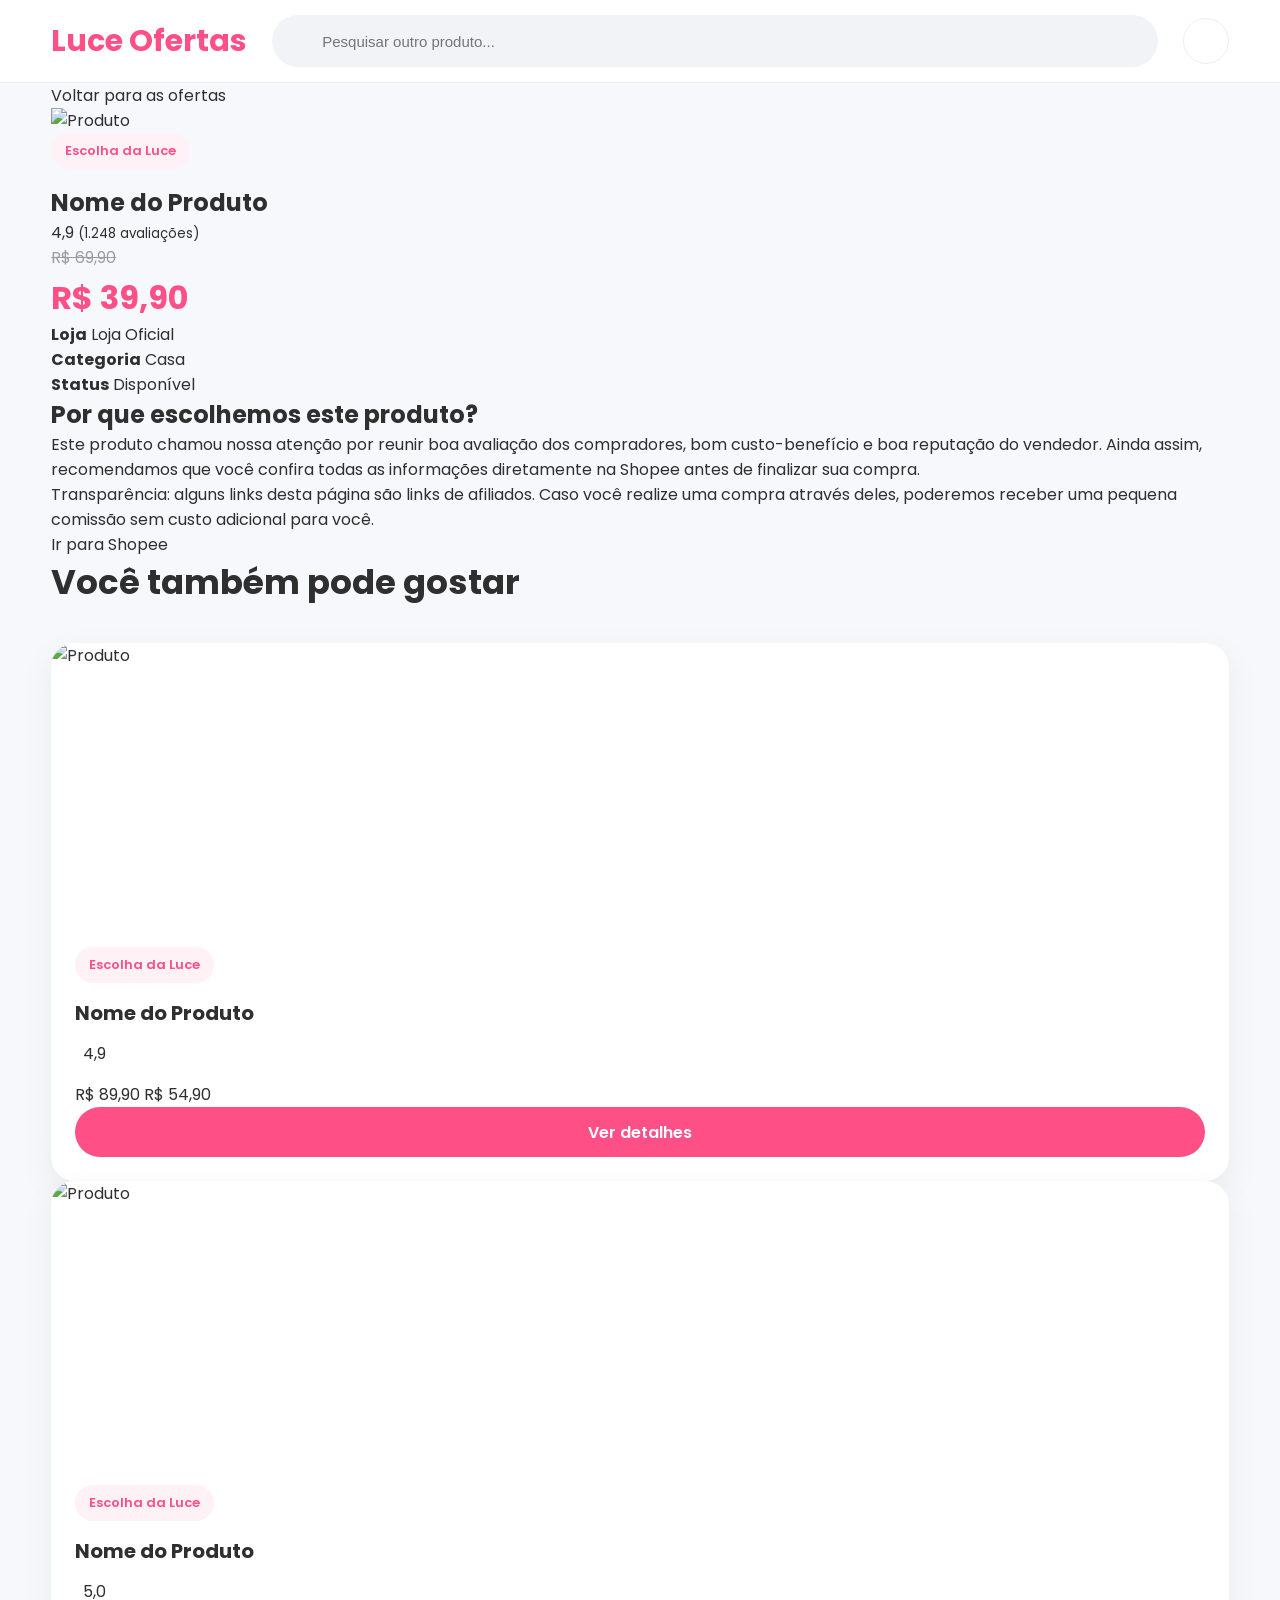
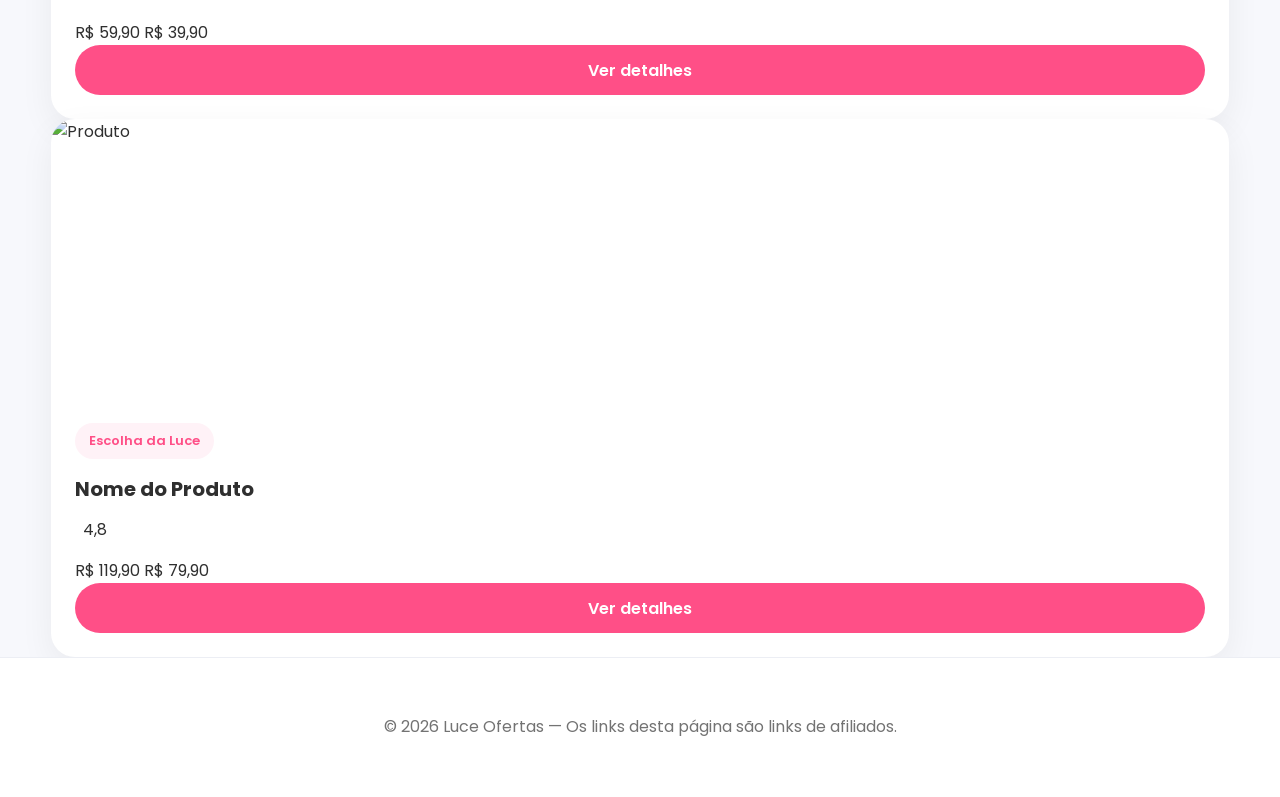
==== commit b6eb3238: "luce 3.5" ====
--- a/produto.html
+++ b/produto.html
@@ -104,7 +104,7 @@
 
                 </span>
 
-                <h1>
+                <h1 id="nomeProduto">
 
                     Nome do Produto
 
@@ -128,7 +128,8 @@
 
                     </span>
 
-                    <span class="preco-atual">
+                    <span class="preco" id="precoProduto">
+
 
                         R$ 39,90
 
